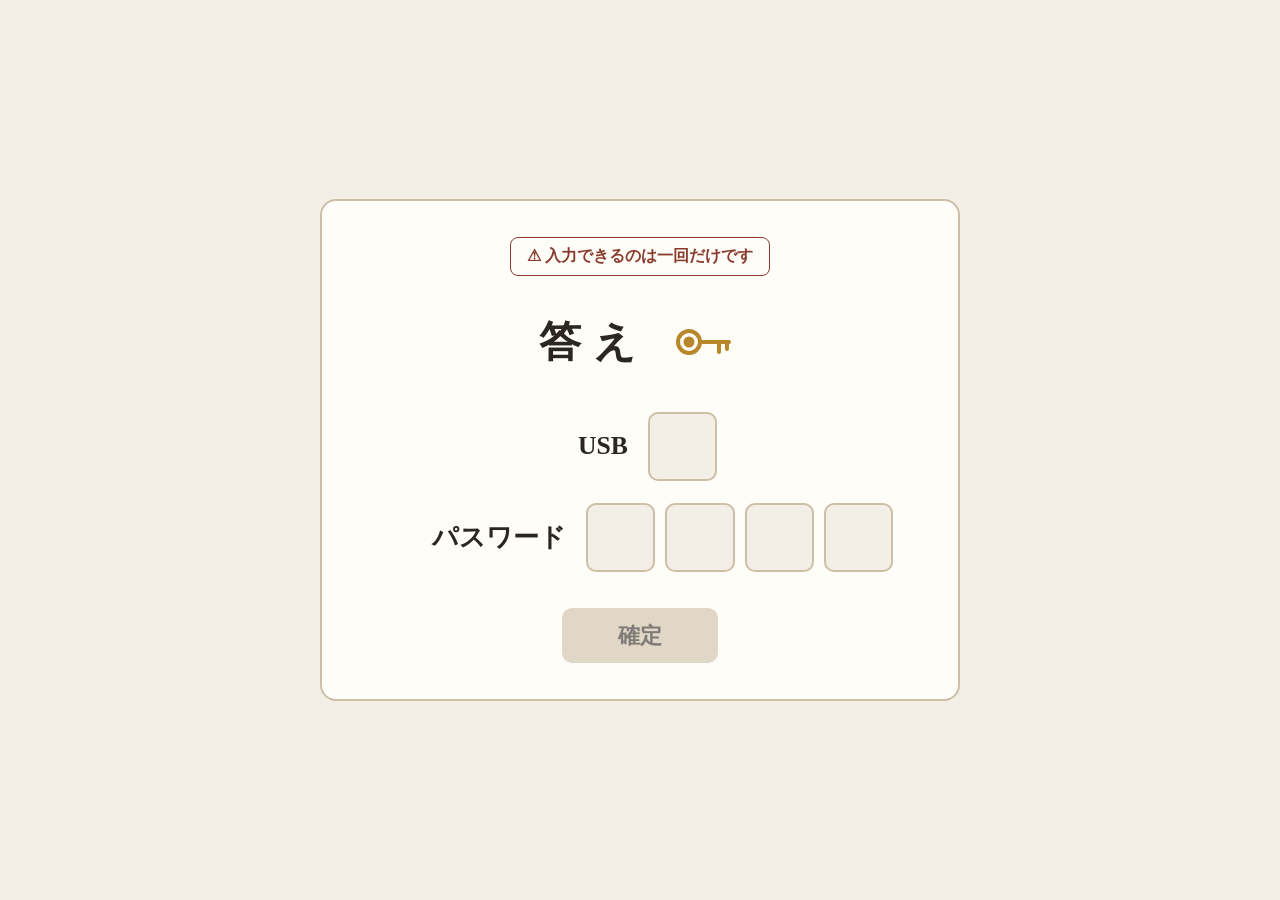
==== escape-answer.html @ f936060e "初回のHTMLファイル「escape-answer.html」を追加" ====
<!DOCTYPE html>
<html lang="ja">
<head>
<meta charset="UTF-8">
<meta name="viewport" content="width=device-width, initial-scale=1, viewport-fit=cover">
<title>答え</title>
<style>
:root{--bg:#f4efe6;--card:#fffdf8;--text:#2b2620;--sub:#8a3b2e;--line:#cdbfa6;--accent:#b8862b;--ok:#2e7d4f;--ng:#b3372c;box-sizing:border-box;padding-top:env(safe-area-inset-top,0px);padding-bottom:env(safe-area-inset-bottom,0px)}
@media (prefers-color-scheme:dark){:root:not([data-theme="light"]){--bg:#17140f;--card:#221e17;--text:#f0e8d8;--sub:#e08a78;--line:#4a4132;--accent:#d9a441;--ok:#5fbf86;--ng:#ef7a6e}}
:root[data-theme="dark"]{--bg:#17140f;--card:#221e17;--text:#f0e8d8;--sub:#e08a78;--line:#4a4132;--accent:#d9a441;--ok:#5fbf86;--ng:#ef7a6e}
html{scroll-padding-top:env(safe-area-inset-top,0px)}
*{box-sizing:border-box}
body{margin:0;min-height:100vh;background:var(--bg);color:var(--text);font-family:"Hiragino Mincho ProN","Yu Mincho","Noto Serif JP",serif;display:flex;align-items:center;justify-content:center;padding:24px}
main{width:100%;max-width:640px;background:var(--card);border:2px solid var(--line);border-radius:16px;padding:36px 32px;text-align:center}
.notice{display:inline-block;color:var(--sub);border:1px solid var(--sub);border-radius:8px;padding:8px 16px;font-size:1rem;font-weight:700;margin:0 0 28px}
.title{display:flex;align-items:center;justify-content:center;gap:16px;margin-bottom:32px}
h1{font-size:2.6rem;margin:0;letter-spacing:.3em}
.key{background:none;border:none;cursor:pointer;padding:6px;border-radius:10px;line-height:0;color:var(--accent);transition:transform .15s}
.key:hover:not(:disabled){transform:rotate(-12deg) scale(1.1)}
.key:disabled{cursor:default}
.key svg,.key img{width:64px;height:64px;object-fit:contain}
.row{display:flex;align-items:center;justify-content:center;gap:20px;margin-bottom:22px}
.label{font-size:1.6rem;font-weight:700;min-width:7em;text-align:right}
.cells{display:flex;gap:10px;min-width:calc(4 * 2.4em + 30px);justify-content:flex-start}
.cell{font:inherit;font-size:1.8rem;width:2.4em;height:2.4em;padding:0;text-align:center;color:var(--text);background:var(--bg);border:2px solid var(--line);border-radius:10px;outline:none;text-transform:none}
.cell:focus{border-color:var(--accent);box-shadow:0 0 0 3px color-mix(in srgb,var(--accent) 30%,transparent)}
.cell:disabled{opacity:.6}
.cell.gone{display:none}
#submit{font:inherit;font-size:1.4rem;font-weight:700;margin-top:14px;padding:12px 56px;border:none;border-radius:10px;background:var(--accent);color:#fff;cursor:pointer}
#submit:disabled{background:var(--line);color:var(--text);opacity:.6;cursor:not-allowed}
.overlay{position:fixed;inset:0;background:rgba(0,0,0,.6);display:none;align-items:center;justify-content:center;padding:24px;z-index:20}
.overlay.show{display:flex}
.modal{background:var(--card);border:3px solid var(--line);border-radius:16px;padding:40px 48px;text-align:center;max-width:420px;width:100%}
.modal h2{font-size:2.2rem;margin:0 0 12px}
.modal.ok h2{color:var(--ok)}.modal.ng h2{color:var(--ng)}
.modal p{margin:0 0 24px;font-size:1.1rem}
.modal button{font:inherit;font-size:1.1rem;padding:8px 32px;border-radius:8px;border:2px solid var(--line);background:var(--bg);color:var(--text);cursor:pointer}
@media (max-width:520px){.row{flex-direction:column;gap:8px}.label{text-align:center}}
</style>
</head>
<body>
<main>
  <p class="notice">⚠ 入力できるのは一回だけです</p>
  <div class="title">
    <h1>答え</h1>
    <button class="key" id="keyBtn" type="button" aria-label="鍵">
      <img src="bottom.png" alt="鍵" id="keyImg">
      <svg id="keyFallback" style="display:none" viewBox="0 0 64 64" fill="none" stroke="currentColor" stroke-width="4" stroke-linecap="round" stroke-linejoin="round" aria-hidden="true">
        <circle cx="18" cy="32" r="11"/><circle cx="18" cy="32" r="3.5" fill="currentColor"/>
        <path d="M29 32h29M48 32v10M56 32v7"/>
      </svg>
    </button>
  </div>
  <div class="row"><span class="label">USB</span>
    <div class="cells" id="usbCells"><input class="cell" maxlength="2" autocomplete="off" inputmode="numeric" aria-label="USB"></div></div>
  <div class="row"><span class="label">パスワード</span>
    <div class="cells" id="pwCells">
      <input class="cell" maxlength="2" autocomplete="off" autocapitalize="off" spellcheck="false" aria-label="パスワード1文字目">
      <input class="cell" maxlength="2" autocomplete="off" autocapitalize="off" spellcheck="false" aria-label="パスワード2文字目">
      <input class="cell" maxlength="2" autocomplete="off" autocapitalize="off" spellcheck="false" aria-label="パスワード3文字目">
      <input class="cell" maxlength="2" autocomplete="off" autocapitalize="off" spellcheck="false" aria-label="パスワード4文字目" id="pw4">
    </div></div>
  <button id="submit" type="button" disabled>確定</button>
</main>

<div class="overlay" id="overlay">
  <div class="modal" id="modal">
    <h2 id="mTitle"></h2><p id="mText"></p>
    <button type="button" id="closeBtn">閉じる</button>
  </div>
</div>

<script>
const submit=document.getElementById('submit'), keyBtn=document.getElementById('keyBtn'),
      overlay=document.getElementById('overlay'), modal=document.getElementById('modal'),
      pw4=document.getElementById('pw4');
const usbCells=[...document.querySelectorAll('#usbCells .cell')];
const pwCells=[...document.querySelectorAll('#pwCells .cell')];
const allCells=[...usbCells,...pwCells];
let done=false;

const norm=s=>s.normalize('NFKC').trim().toLowerCase();
const active=g=>g.filter(c=>!c.classList.contains('gone'));
const valueOf=g=>active(g).map(c=>c.value).join('');

function update(){
  submit.disabled = done || allCells.some(c=>!c.classList.contains('gone') && c.value==='');
}

allCells.forEach(cell=>{
  const group=usbCells.includes(cell)?usbCells:pwCells;
  cell.addEventListener('input',e=>{
    if(e.isComposing) return;
    fill(cell,group);
  });
  cell.addEventListener('compositionend',()=>fill(cell,group));
  cell.addEventListener('keydown',e=>{
    const list=active(group), i=list.indexOf(cell);
    if(e.key==='Backspace' && cell.value==='' && i>0){ list[i-1].value=''; list[i-1].focus(); update(); e.preventDefault(); }
    else if(e.key==='ArrowLeft' && i>0){ list[i-1].focus(); }
    else if(e.key==='ArrowRight' && i<list.length-1){ list[i+1].focus(); }
  });
  cell.addEventListener('focus',()=>cell.select());
});

// 入力された文字を1文字ずつ各ボックスに振り分ける(貼り付けにも対応)
function fill(cell,group){
  const chars=[...cell.value.normalize('NFKC')].filter(ch=>ch.trim()!=='');
  const list=active(group);
  let i=list.indexOf(cell);
  cell.value='';
  for(const ch of chars){
    if(i>=list.length) break;
    list[i].value=ch; i++;
  }
  const next=list[Math.min(i,list.length-1)];
  if(next) next.focus();
  update();
}

keyBtn.addEventListener('click',()=>{
  if(done) return;
  pw4.value='';
  pw4.classList.add('gone');
  update();
});

// 画像が読み込めない場合は代替アイコンを表示
document.getElementById('keyImg').addEventListener('error',function(){
  this.style.display='none';
  document.getElementById('keyFallback').style.display='block';
});

submit.addEventListener('click',()=>{
  if(submit.disabled) return;
  done=true;
  [...allCells,submit,keyBtn].forEach(e=>e.disabled=true);
  const ok = norm(valueOf(usbCells))==='6' && norm(valueOf(pwCells))==='leg';
  modal.className='modal '+(ok?'ok':'ng');
  document.getElementById('mTitle').textContent = ok?'正解!':'間違っています';
  document.getElementById('mText').textContent = ok?'おめでとうございます!':'残念ながら不正解です。';
  overlay.classList.add('show');
});
document.getElementById('closeBtn').addEventListener('click',()=>overlay.classList.remove('show'));
</script>
</body>
</html>
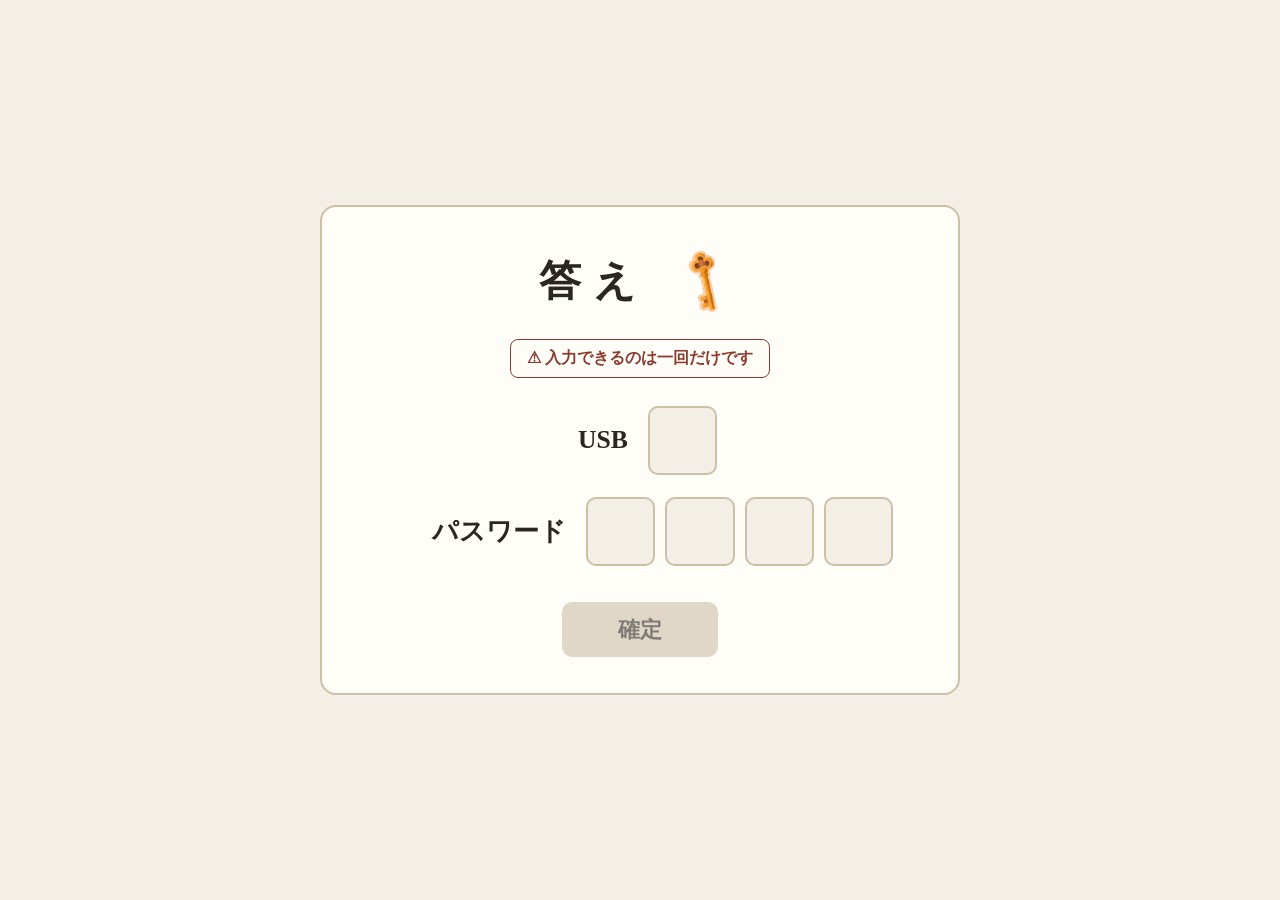
==== commit 9db72942: "bottom.pngを追加し、HTMLファイルのスタイルを調整しました" ====
--- a/escape-answer.html
+++ b/escape-answer.html
@@ -13,10 +13,9 @@
 body{margin:0;min-height:100vh;background:var(--bg);color:var(--text);font-family:"Hiragino Mincho ProN","Yu Mincho","Noto Serif JP",serif;display:flex;align-items:center;justify-content:center;padding:24px}
 main{width:100%;max-width:640px;background:var(--card);border:2px solid var(--line);border-radius:16px;padding:36px 32px;text-align:center}
 .notice{display:inline-block;color:var(--sub);border:1px solid var(--sub);border-radius:8px;padding:8px 16px;font-size:1rem;font-weight:700;margin:0 0 28px}
-.title{display:flex;align-items:center;justify-content:center;gap:16px;margin-bottom:32px}
+.title{display:flex;align-items:center;justify-content:center;gap:16px;margin-bottom:20px}
 h1{font-size:2.6rem;margin:0;letter-spacing:.3em}
-.key{background:none;border:none;cursor:pointer;padding:6px;border-radius:10px;line-height:0;color:var(--accent);transition:transform .15s}
-.key:hover:not(:disabled){transform:rotate(-12deg) scale(1.1)}
+.key{background:none;border:none;cursor:pointer;padding:6px;border-radius:10px;line-height:0;color:var(--accent)}
 .key:disabled{cursor:default}
 .key svg,.key img{width:64px;height:64px;object-fit:contain}
 .row{display:flex;align-items:center;justify-content:center;gap:20px;margin-bottom:22px}
@@ -40,7 +39,6 @@
 </head>
 <body>
 <main>
-  <p class="notice">⚠ 入力できるのは一回だけです</p>
   <div class="title">
     <h1>答え</h1>
     <button class="key" id="keyBtn" type="button" aria-label="鍵">
@@ -51,6 +49,7 @@
       </svg>
     </button>
   </div>
+  <p class="notice">⚠ 入力できるのは一回だけです</p>
   <div class="row"><span class="label">USB</span>
     <div class="cells" id="usbCells"><input class="cell" maxlength="2" autocomplete="off" inputmode="numeric" aria-label="USB"></div></div>
   <div class="row"><span class="label">パスワード</span>
